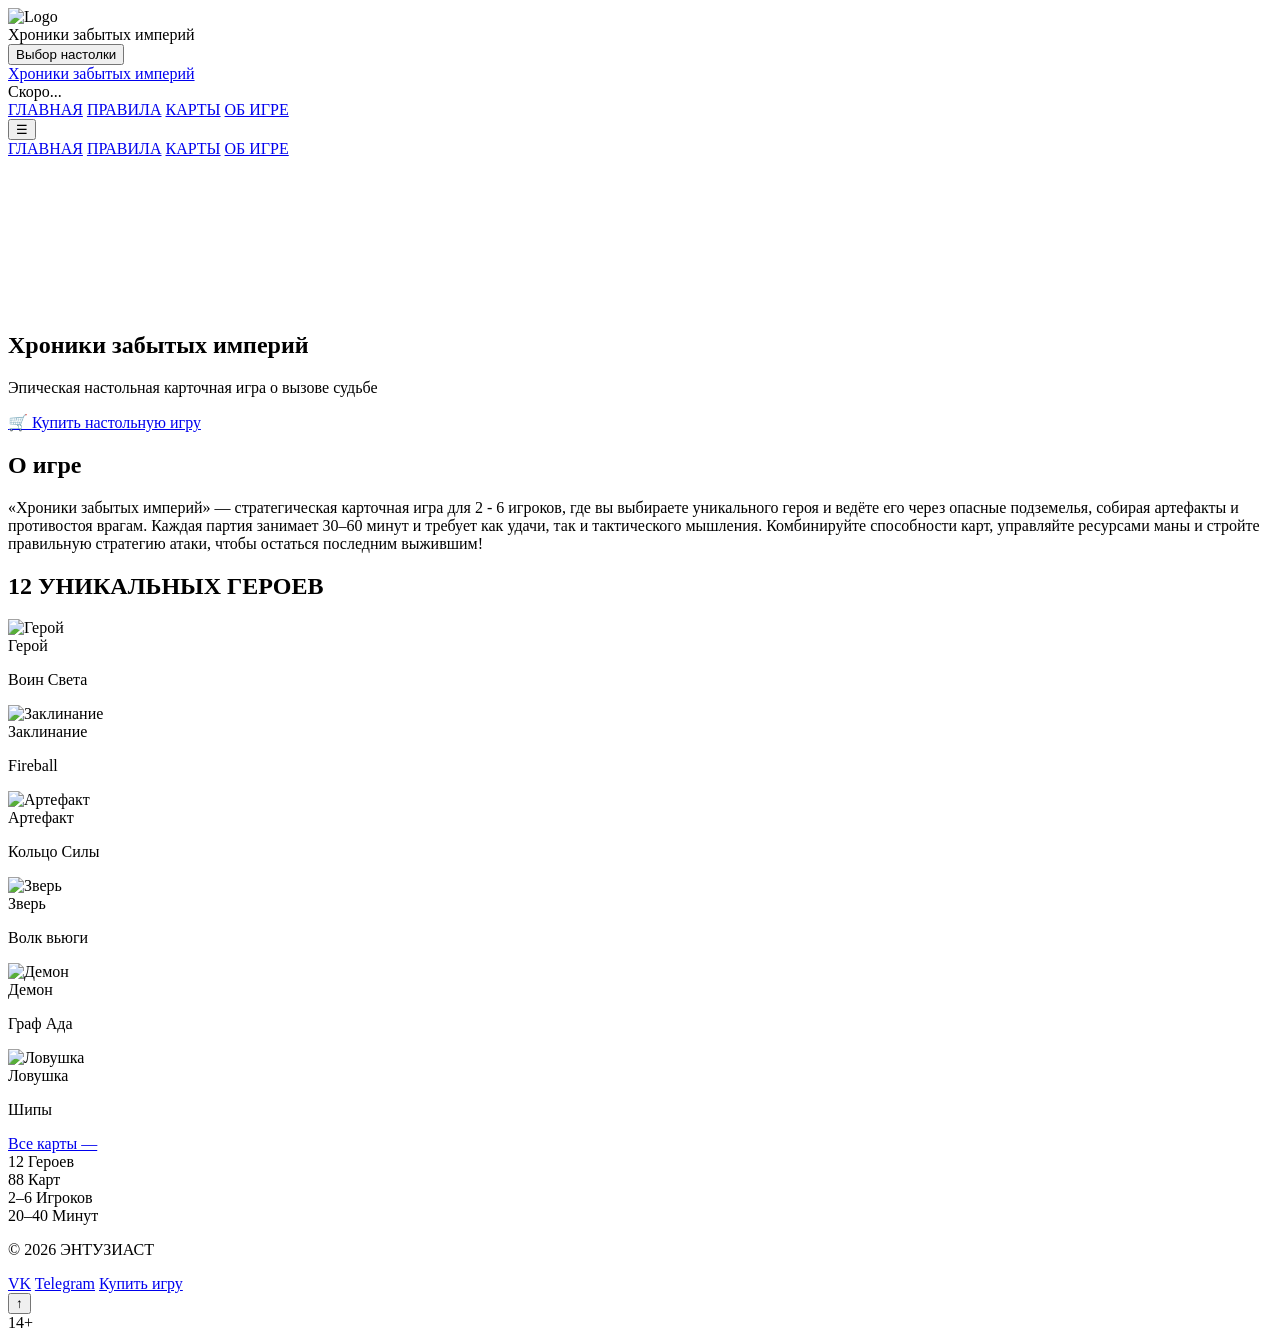
==== index.html @ 7d2dda1d "Add files via upload" ====
<!DOCTYPE html>
<html lang="ru">
<head>
    <meta charset="UTF-8">
    <meta name="viewport" content="width=device-width, initial-scale=1.0">
    <title>Хроники забытых империй - Настольная Карточная Игра</title>
    <link rel="stylesheet" href="css/styles.css">
    <link rel="stylesheet" href="css/fantasy.css">
</head>
<body>
    <!-- Навигационная панель -->
    <header class="header">
        <div class="container">
            <div class="header-content">
                <div class="logo-image">
                    <!-- Логотип компании: разместить изображение здесь -->
                    <img src="images/logo.png" alt="Logo" class="logo-img">
                </div>
                <div class="logo">
                <span class="logo-text">Хроники забытых империй</span>
            </div>
                
                <div class="game-selector">
                    <button class="selector-btn">Выбор настолки</button>
                    <div class="selector-dropdown">
                        <a href="index.html" class="selector-item active">Хроники забытых империй</a>
                        <div class="selector-item disabled">Скоро...</div>
                    </div>
                </div>

                <nav class="nav-menu">
                    <a href="index.html" class="nav-link active">ГЛАВНАЯ</a>
                    <a href="rules.html" class="nav-link">ПРАВИЛА</a>
                    <a href="cards.html" class="nav-link">КАРТЫ</a>
                    <a href="about.html" class="nav-link">ОБ ИГРЕ</a>
                </nav>

                <button class="menu-toggle" id="menuToggle">☰</button>
            </div>
        </div>
    </header>

    <!-- Мобильное меню -->
    <div class="mobile-menu" id="mobileMenu">
        <a href="index.html" class="mobile-nav-link active">ГЛАВНАЯ</a>
        <a href="rules.html" class="mobile-nav-link">ПРАВИЛА</a>
        <a href="cards.html" class="mobile-nav-link">КАРТЫ</a>
        <a href="about.html" class="mobile-nav-link">ОБ ИГРЕ</a>
    </div>

    <!-- Баннер с видео -->
    <section class="hero">
        <div class="hero-background">
            <video class="hero-video" autoplay muted loop playsinline>
                <source src="images/hero-background.mp4" type="video/mp4">
                <div class="hero-background-fallback"></div>
            </video>
        </div>
        <div class="hero-overlay"></div>
        <div class="hero-content">
            <h1 class="hero-title">Хроники забытых империй</h1>
            <p class="hero-subtitle">Эпическая настольная карточная игра о вызове судьбе</p>
            <a href="https://www.avito.ru/" class="btn btn-primary" target="_blank">🛒 Купить настольную игру</a>
        </div>
    </section>

    <!-- Основной контент -->
    <main class="main-content">
        <div class="container">
            <!-- Описание игры -->
            <section class="game-description">
                <h2>О игре</h2>
                <p>
                    «Хроники забытых империй» — стратегическая карточная игра для 2 - 6 игроков, где вы выбираете уникального героя и ведёте его через опасные подземелья, собирая артефакты и противостоя врагам. Каждая партия занимает 30–60 минут и требует как удачи, так и тактического мышления. Комбинируйте способности карт, управляйте ресурсами маны и стройте правильную стратегию атаки, чтобы остаться последним выжившим!
                </p>
            </section>

            <!-- Галерея карт -->
            <section class="cards-gallery">
                <h2>12 УНИКАЛЬНЫХ ГЕРОЕВ</h2>
                <div class="gallery-grid">
                    <div class="gallery-item">
                        <div class="card-preview">
                            <img src="images/cards/hero-1.jpg" alt="Герой" class="card-image">
                            <div class="card-overlay">
                                <span class="card-type type-heroes">Герой</span>
                            </div>
                        </div>
                        <p class="card-name">Воин Света</p>
                    </div>
                    <div class="gallery-item">
                        <div class="card-preview">
                            <img src="images/cards/spell-1.jpg" alt="Заклинание" class="card-image">
                            <div class="card-overlay">
                                <span class="card-type type-spells">Заклинание</span>
                            </div>
                        </div>
                        <p class="card-name">Fireball</p>
                    </div>
                    <div class="gallery-item">
                        <div class="card-preview">
                            <img src="images/cards/artifact-1.jpg" alt="Артефакт" class="card-image">
                            <div class="card-overlay">
                                <span class="card-type type-artifacts">Артефакт</span>
                            </div>
                        </div>
                        <p class="card-name">Кольцо Силы</p>
                    </div>
                    <div class="gallery-item">
                        <div class="card-preview">
                            <img src="images/cards/beast-1.jpg" alt="Зверь" class="card-image">
                            <div class="card-overlay">
                                <span class="card-type type-beasts">Зверь</span>
                            </div>
                        </div>
                        <p class="card-name">Волк вьюги</p>
                    </div>
                    <div class="gallery-item">
                        <div class="card-preview">
                            <img src="images/cards/demon-1.jpg" alt="Демон" class="card-image">
                            <div class="card-overlay">
                                <span class="card-type type-demons">Демон</span>
                            </div>
                        </div>
                        <p class="card-name">Граф Ада</p>
                    </div>
                    <div class="gallery-item">
                        <div class="card-preview">
                            <img src="images/cards/trap-1.jpg" alt="Ловушка" class="card-image">
                            <div class="card-overlay">
                                <span class="card-type type-traps">Ловушка</span>
                            </div>
                        </div>
                        <p class="card-name">Шипы</p>
                    </div>
                </div>
                <div class="text-center">
                    <a href="cards.html" class="btn btn-secondary">Все карты —</a>
                </div>
            </section>

            <!-- Цифры -->
            <section class="stats">
                <div class="stat-item">
                    <span class="stat-number">12</span>
                    <span class="stat-label">Героев</span>
                </div>
                <div class="stat-item">
                    <span class="stat-number">88</span>
                    <span class="stat-label">Карт</span>
                </div>
                <div class="stat-item">
                    <span class="stat-number">2–6</span>
                    <span class="stat-label">Игроков</span>
                </div>
                <div class="stat-item">
                    <span class="stat-number">20–40</span>
                    <span class="stat-label">Минут</span>
                </div>
            </section>
        </div>
    </main>

    <!-- Подвал -->
    <footer class="footer">
        <div class="container">
            <div class="footer-content">
                <p>&copy; 2026 ЭНТУЗИАСТ</p>
                <div class="footer-links">
                    <a href="https://vk.com/vladkragv" target="_blank" class="footer-link">VK</a>
                    <a href="https://t.me/vladkragv" target="_blank" class="footer-link">Telegram</a>
                    <a href="https://www.avito.ru/" target="_blank" class="footer-link">Купить игру</a>
                </div>
                <button class="back-to-top" id="backToTop">↑</button>
                <div class="footer-age-rating">14+</div>
            </div>
        </div>
    </footer>

    <script src="js/data.js"></script>
    <script src="js/storage.js"></script>
    <script src="js/dynamic-content.js"></script>
    <script src="js/animations.js"></script>
    <script src="js/main.js"></script>
</body>
</html>
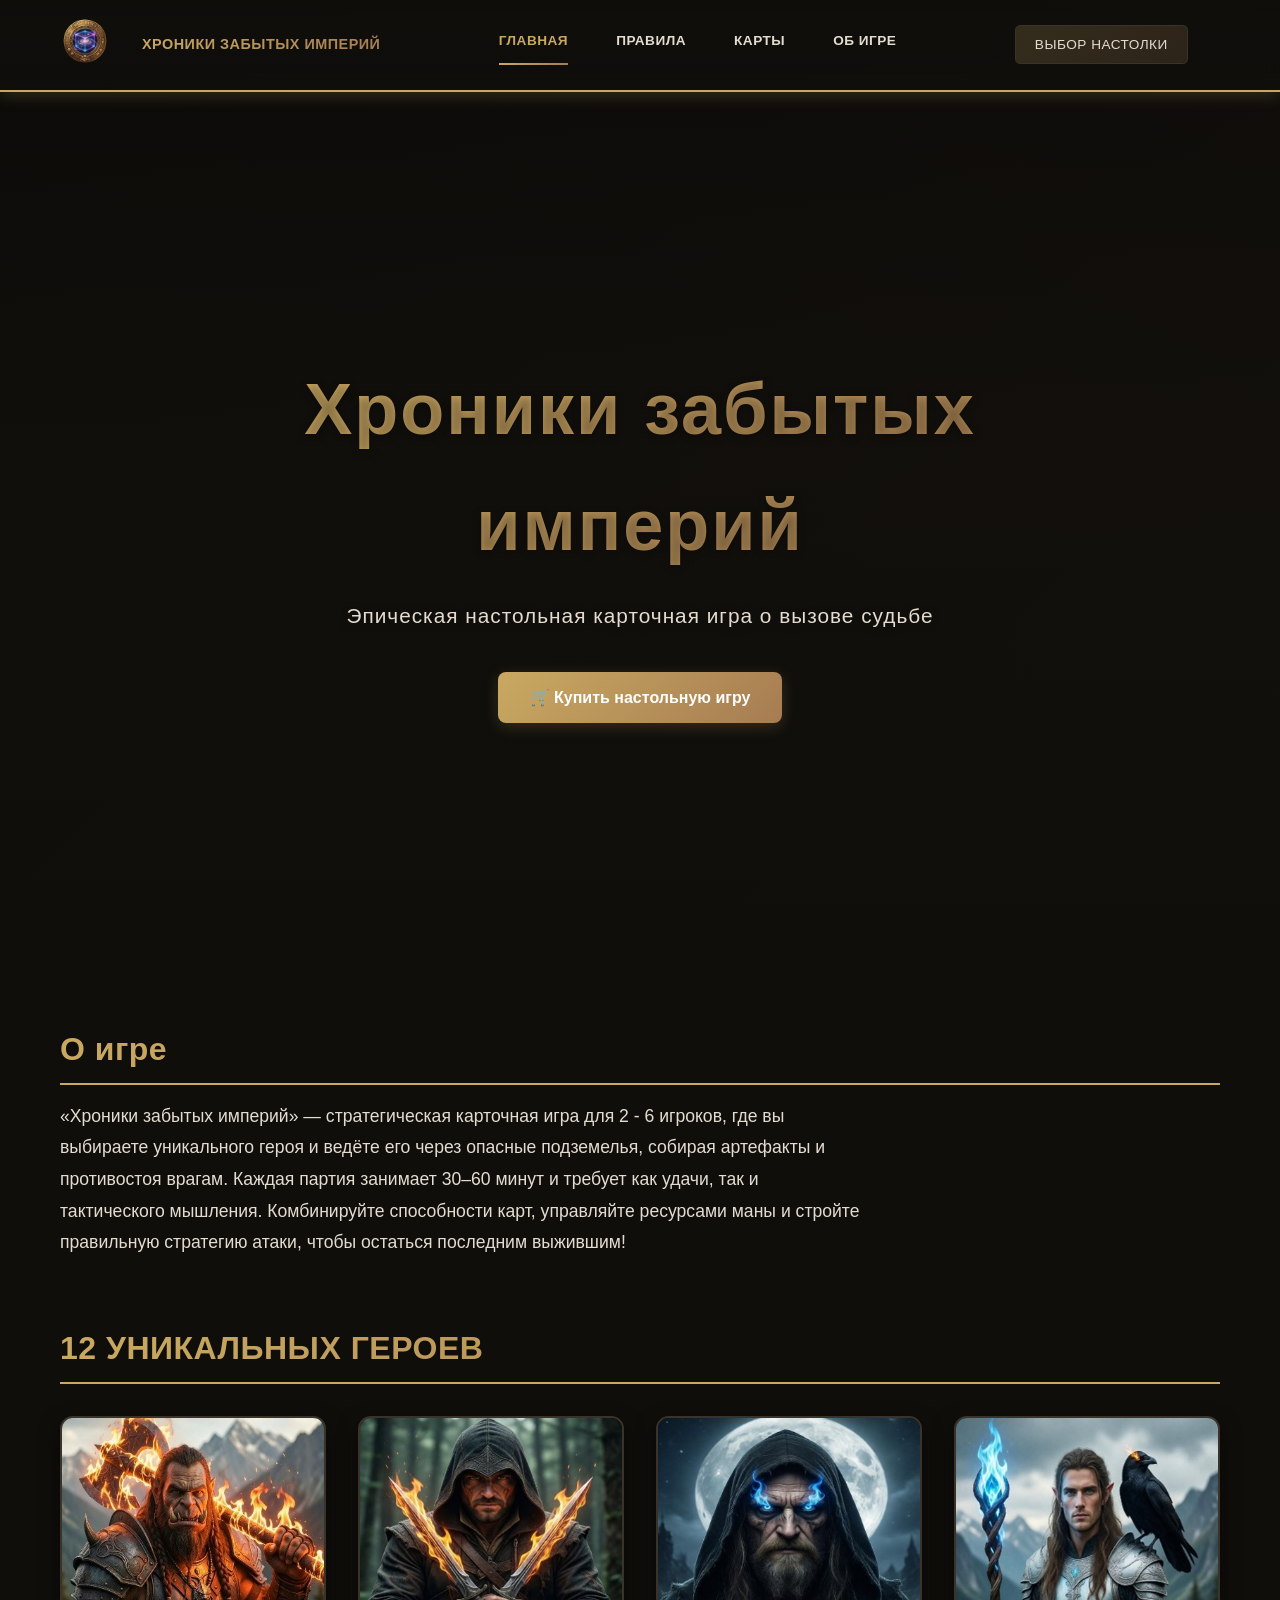
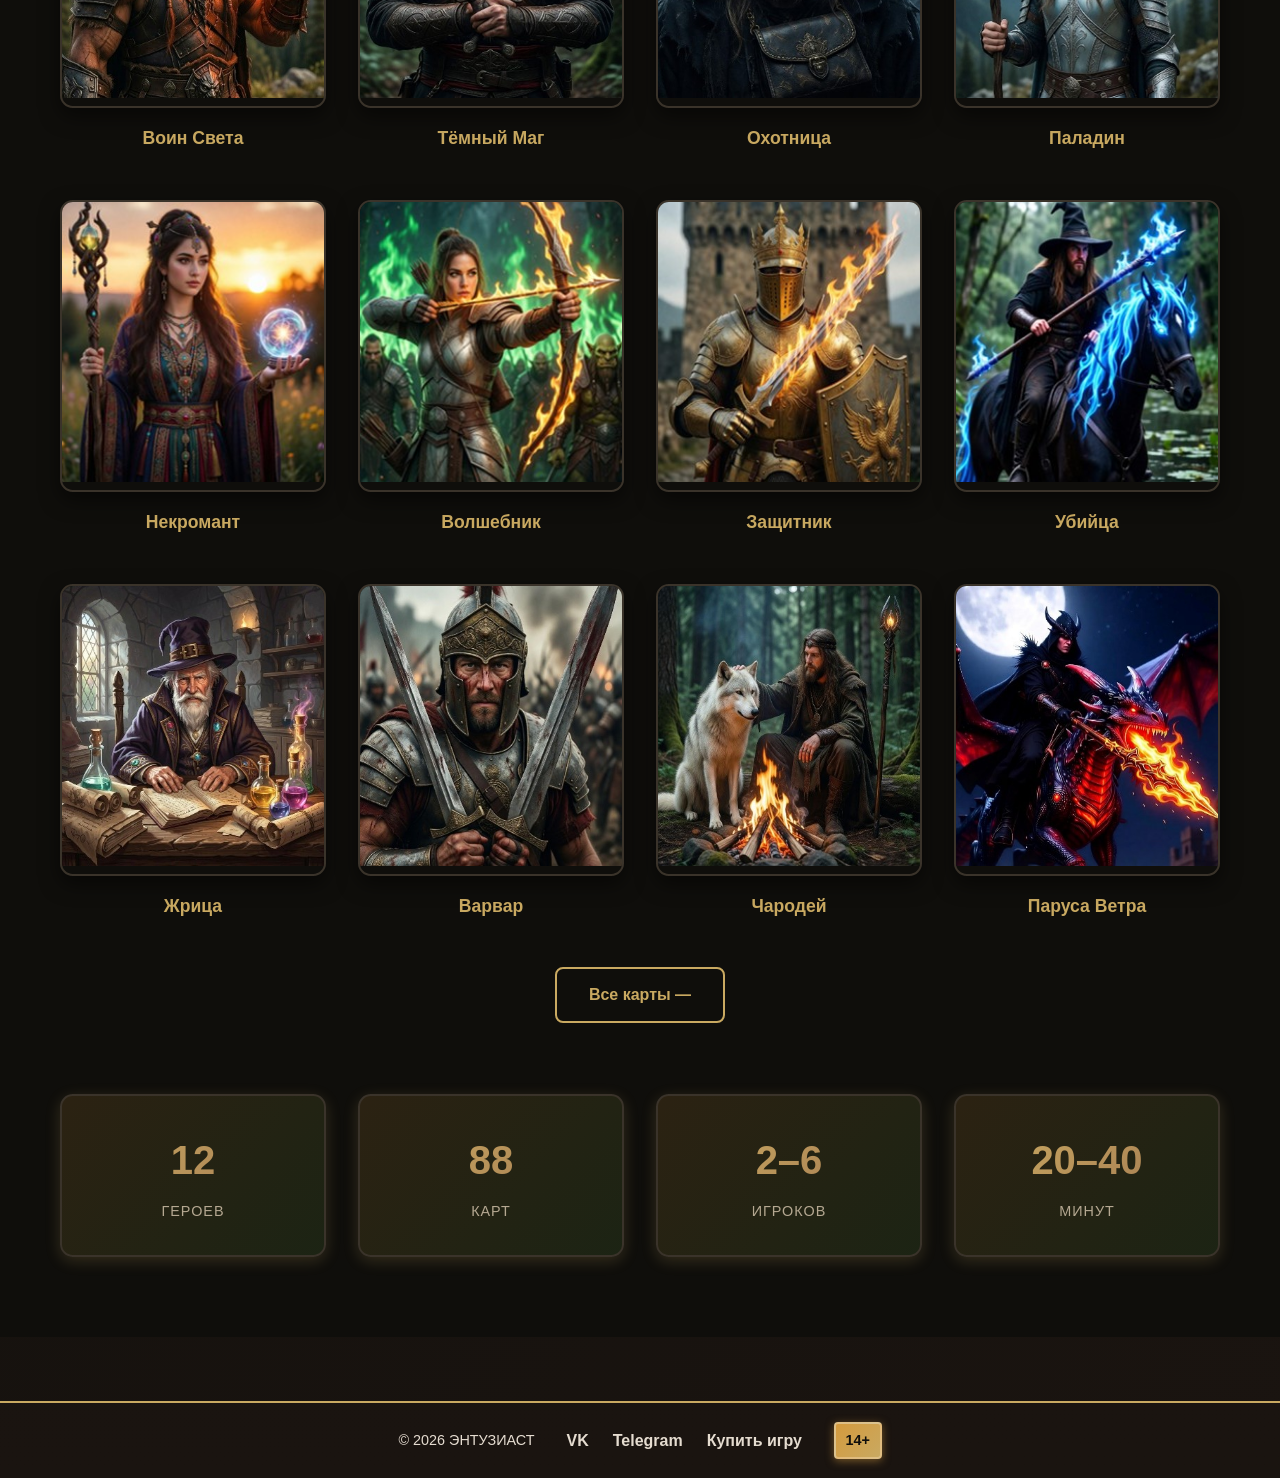
==== commit aaf2afc7: "Add files via upload" ====
--- a/index.html
+++ b/index.html
@@ -57,6 +57,7 @@
             </video>
         </div>
         <div class="hero-overlay"></div>
+        <div class="hero-bottom-fade"></div>
         <div class="hero-content">
             <h1 class="hero-title">Хроники забытых империй</h1>
             <p class="hero-subtitle">Эпическая настольная карточная игра о вызове судьбе</p>
--- a/css/styles.css
+++ b/css/styles.css
@@ -0,0 +1,2121 @@
+/* ============================================
+   ФЭНТЕЗИЙНЫЙ ДИЗАЙН - ПЕРЕМЕННЫЕ И БАЗОВЫЕ СТИЛИ
+   ============================================ */
+
+:root {
+    /* Фэнтезийная цветовая палитра - темные коричневые тона */
+    --color-heroes: #8b6b47;      /* Средний коричневый */
+    --color-beasts: #a67c52;      /* Теплый коричневый */
+    --color-demons: #7a5a3a;      /* Темный коричневый */
+    --color-spirits: #6b5a4a;     /* Глубокий коричневый */
+    --color-undead: #5a4a3a;      /* Очень темный коричневый */
+    --color-dragons: #c9a961;     /* Золотистый коричневый */
+    --color-orcs: #9b7a5a;        /* Теплый коричневый */
+    --color-weapons: #7a6f62;     /* Песочный коричневый */
+    --color-traps: #5a5047;       /* Темный песочный */
+    --color-artifacts: #daa835;   /* Золотой коричневый */
+    --color-spells: #8b6f3a;      /* Оливковый коричневый */
+    --color-catacombs: #6a5a4a;   /* Холодный коричневый */
+
+    /* Основные фэнтезийные цвета */
+    --primary-color: #c9a961;     /* Золотой коричневый */
+    --secondary-color: #8b6b47;   /* Средний коричневый */
+    --accent-color: #a67c52;      /* Теплый коричневый */
+    
+    /* Фоны */
+    --dark-bg: #0f0e0b;           /* Очень темный коричневый-черный */
+    --dark-card: #1a1813;         /* Темный коричневый */
+    --text-light: #e5dcd0;        /* Светлый кремово-бежевый */
+    --text-muted: #b5a892;        /* Мутный бежевый */
+    --border-color: #3a332a;      /* Граница коричневая */
+
+    /* Переходы и анимации */
+    --transition: all 0.3s ease;
+    --shadow: 0 4px 15px rgba(201, 169, 97, 0.2);
+}
+
+* {
+    margin: 0;
+    padding: 0;
+    box-sizing: border-box;
+}
+
+html {
+    scroll-behavior: smooth;
+}
+
+body {
+    font-family: 'Segoe UI', Tahoma, Geneva, Verdana, sans-serif;
+    background-color: var(--dark-bg);
+    color: var(--text-light);
+    line-height: 1.6;
+    overflow-x: hidden;
+}
+
+/* ============================================
+   КОНТЕЙНЕР
+   ============================================ */
+
+.container {
+    max-width: 1200px;
+    margin: 0 auto;
+    padding: 0 20px;
+}
+
+/* ============================================
+   ЗАГОЛОВКИ И ТЕКСТ
+   ============================================ */
+
+h1, h2, h3, h4, h5, h6 {
+    color: #fff;
+    margin-bottom: 1rem;
+    font-weight: 700;
+    letter-spacing: 0.5px;
+}
+
+h1 { font-size: 3rem; }
+h2 { font-size: 2rem; border-bottom: 2px solid var(--primary-color); padding-bottom: 0.5rem; }
+h3 { font-size: 1.5rem; }
+h4 { font-size: 1.2rem; }
+h5 { font-size: 1.1rem; }
+h6 { font-size: 1rem; }
+
+p {
+    margin-bottom: 1rem;
+    color: var(--text-light);
+}
+
+a {
+    color: var(--primary-color);
+    text-decoration: none;
+    transition: var(--transition);
+}
+
+a:hover {
+    color: var(--secondary-color);
+    text-decoration: underline;
+}
+
+/* ============================================
+   КНОПКИ
+   ============================================ */
+
+.btn {
+    display: inline-block;
+    padding: 0.8rem 2rem;
+    border: none;
+    border-radius: 0.5rem;
+    font-size: 1rem;
+    font-weight: 600;
+    cursor: pointer;
+    transition: var(--transition);
+    text-decoration: none;
+    text-align: center;
+}
+
+.btn-primary {
+    background: linear-gradient(135deg, var(--primary-color), #ec4899);
+    color: white;
+}
+
+.btn-primary:hover {
+    transform: translateY(-2px);
+    box-shadow: 0 8px 16px rgba(139, 92, 246, 0.4);
+}
+
+.btn-secondary {
+    background: transparent;
+    border: 2px solid var(--primary-color);
+    color: var(--primary-color);
+}
+
+.btn-secondary:hover {
+    background: var(--primary-color);
+    color: white;
+}
+
+.btn-small {
+    padding: 0.5rem 1rem;
+    font-size: 0.9rem;
+}
+
+/* ============================================
+   HEADER / НАВИГАЦИЯ
+   ============================================ */
+
+.header {
+    background: linear-gradient(180deg, rgba(15, 14, 11, 0.95) 0%, rgba(15, 14, 11, 0.85) 100%);
+    border-bottom: 2px solid rgba(201, 169, 97, 0.4);
+    position: sticky;
+    top: 0;
+    z-index: 100;
+    backdrop-filter: blur(8px);
+    transition: all 0.3s ease;
+}
+
+.header-content {
+    display: grid;
+    grid-template-columns: auto auto 1fr auto auto;
+    justify-items: center;
+    align-items: center;
+    padding: 1rem 0;
+    gap: 2rem;
+    grid-template-areas: 
+        "logo-image logo nav selector menu";
+}
+
+.logo-image {
+    grid-area: logo-image;
+    justify-self: start;
+    width: auto;
+}
+
+.logo-img {
+    max-width: 50px;
+    height: auto;
+}
+
+.logo {
+    display: flex;
+    align-items: center;
+    gap: 0.8rem;
+    font-size: 1.3rem;
+    font-weight: 700;
+    white-space: nowrap;
+    grid-area: logo;
+    justify-self: start;
+}
+
+.logo-icon {
+    width: 45px;
+    height: 45px;
+    flex-shrink: 0;
+    filter: drop-shadow(0 0 8px rgba(201, 169, 97, 0.4));
+    transition: filter 0.3s ease;
+}
+
+.logo:hover .logo-icon {
+    filter: drop-shadow(0 0 15px rgba(201, 169, 97, 0.8));
+}
+
+.logo-text {
+    background: linear-gradient(135deg, #c9a961, #a67c52);
+    -webkit-background-clip: text;
+    -webkit-text-fill-color: transparent;
+    background-clip: text;
+    text-transform: uppercase;
+    letter-spacing: 0.5px;
+    font-size: 0.9rem;
+}
+
+/* ============================================
+   ВЫПАДАЮЩЕЕ МЕНЮ
+   ============================================ */
+
+.game-selector {
+    position: relative;
+    flex: 0 0 auto;
+    grid-area: selector;
+    justify-self: center;
+}
+
+.selector-btn {
+    background: linear-gradient(135deg, rgba(201, 169, 97, 0.2), rgba(166, 124, 82, 0.2));
+    border: 1px solid var(--border-color);
+    color: var(--text-light);
+    padding: 0.7rem 1.2rem;
+    border-radius: 0.3rem;
+    cursor: pointer;
+    transition: var(--transition);
+    font-weight: 500;
+    text-transform: uppercase;
+    font-size: 0.85rem;
+    letter-spacing: 0.5px;
+}
+
+.selector-btn:hover {
+    border-color: var(--primary-color);
+    color: var(--primary-color);
+    background: linear-gradient(135deg, rgba(201, 169, 97, 0.3), rgba(166, 124, 82, 0.3));
+}
+
+.selector-dropdown {
+    display: none;
+    position: absolute;
+    top: 100%;
+    left: 50%;
+    transform: translateX(-50%);
+    background: var(--dark-card);
+    border: 1px solid var(--border-color);
+    border-radius: 0.3rem;
+    margin-top: 0.5rem;
+    min-width: 200px;
+    z-index: 1001;
+    box-shadow: 0 4px 12px rgba(0, 0, 0, 0.3);
+}
+
+.game-selector:hover .selector-dropdown {
+    display: block;
+}
+
+.selector-item {
+    display: block;
+    padding: 0.8rem 1rem;
+    color: var(--text-light);
+    transition: var(--transition);
+    text-transform: uppercase;
+    font-size: 0.85rem;
+    letter-spacing: 0.5px;
+}
+
+.selector-item:hover,
+.selector-item.active {
+    background: var(--primary-color);
+    color: white;
+}
+
+.selector-item.disabled {
+    color: var(--text-muted);
+    cursor: not-allowed;
+    opacity: 0.6;
+}
+
+.selector-item.disabled:hover {
+    background: transparent;
+}
+
+/* ============================================
+   NAV МЕНЮ
+   ============================================ */
+
+.nav-menu {
+    display: flex;
+    gap: 3rem;
+    flex: 1;
+    justify-content: center;
+    grid-area: nav;
+    padding: 0 2rem;
+}
+
+.nav-link {
+    color: var(--text-light);
+    transition: all 0.3s ease;
+    position: relative;
+    font-weight: 600;
+    font-size: 0.85rem;
+    letter-spacing: 0.5px;
+    text-transform: uppercase;
+    padding-bottom: 0.5rem;
+}
+
+.nav-link::after {
+    content: '';
+    position: absolute;
+    bottom: -5px;
+    left: 0;
+    width: 0;
+    height: 2px;
+    background: linear-gradient(90deg, var(--primary-color), var(--accent-color));
+    transition: width 0.3s ease;
+}
+
+.nav-link:hover::after,
+.nav-link.active::after {
+    width: 100%;
+}
+
+.nav-link:hover,
+.nav-link.active {
+    color: var(--primary-color);
+}
+
+/* ============================================
+   AGE RATING BADGE
+   ============================================ */
+
+.age-rating {
+    display: none;
+}
+
+/* ============================================
+   МОБИЛЬНОЕ МЕНЮ
+   ============================================ */
+
+.menu-toggle {
+    display: none;
+    background: transparent;
+    border: none;
+    color: var(--text-light);
+    font-size: 1.5rem;
+    cursor: pointer;
+    grid-area: menu;
+    justify-self: end;
+}
+
+.mobile-menu {
+    display: none;
+    background: var(--dark-card);
+    border-bottom: 1px solid var(--border-color);
+    padding: 1rem 0;
+    position: fixed;
+    top: 64px;
+    left: 0;
+    right: 0;
+    z-index: 1200;
+    max-height: calc(100vh - 64px);
+    overflow-y: auto;
+    box-shadow: 0 10px 26px rgba(0, 0, 0, 0.45);
+}
+
+.mobile-nav-link {
+    display: block;
+    padding: 0.8rem 1.5rem;
+    color: var(--text-light);
+    transition: var(--transition);
+}
+
+.mobile-nav-link:hover,
+.mobile-nav-link.active {
+    background: var(--primary-color);
+    color: white;
+}
+
+/* ============================================
+   HERO СЕКЦИЯ (БАННЕР)
+   ============================================ */
+
+.hero {
+    position: relative;
+    height: 100vh;
+    min-height: 600px;
+    display: flex;
+    align-items: center;
+    justify-content: center;
+    overflow: hidden;
+    margin-bottom: 0;
+    border-radius: 0;
+    background: var(--dark-bg);
+    z-index: 1;
+}
+
+.hero-background {
+    position: absolute;
+    top: 0;
+    left: 0;
+    width: 100%;
+    height: 100%;
+    overflow: hidden;
+    background: transparent;
+}
+
+.hero-video {
+    position: absolute;
+    top: 50%;
+    left: 50%;
+    width: 100%;
+    height: 100%;
+    object-fit: cover;
+    transform: translate(-50%, -50%);
+    z-index: 1;
+}
+
+.hero-background-fallback {
+    position: absolute;
+    top: 0;
+    left: 0;
+    width: 100%;
+    height: 100%;
+    background: linear-gradient(135deg, #c9a961, #8b6b47, #3a332a);
+    z-index: 1;
+}
+
+.hero-overlay {
+    position: absolute;
+    top: 0;
+    left: 0;
+    width: 100%;
+    height: 100%;
+    background: linear-gradient(180deg, 
+        rgba(0, 0, 0, 0.2) 0%, 
+        rgba(15, 14, 11, 0.3) 40%, 
+        rgba(15, 14, 11, 0.6) 70%, 
+        rgba(15, 14, 11, 0.95) 92%,
+        var(--dark-bg) 100%);
+    z-index: 2;
+}
+
+/* Явный слой поверх видео: затемнение снизу в фон страницы */
+.hero-bottom-fade {
+    position: absolute;
+    left: 0;
+    right: 0;
+    bottom: -2px;
+    height: calc(min(34vh, 360px) + 4px);
+    background-color: var(--dark-bg);
+    background: linear-gradient(
+        180deg,
+        rgba(15, 14, 11, 0) 0%,
+        rgba(15, 14, 11, 0.35) 35%,
+        rgba(15, 14, 11, 0.7) 70%,
+        var(--dark-bg) 100%
+    );
+    z-index: 3;
+    pointer-events: none;
+}
+
+.hero-content {
+    position: relative;
+    z-index: 4;
+    text-align: center;
+    color: white;
+    max-width: 800px;
+}
+
+.hero-title {
+    font-size: 4.5rem;
+    font-weight: 900;
+    margin-bottom: 1rem;
+    text-shadow: 0 0 40px rgba(212, 154, 61, 0.6), 0 0 20px rgba(107, 165, 71, 0.4);
+    animation: slideInDown 0.8s ease;
+    letter-spacing: 2px;
+}
+
+.hero-subtitle {
+    font-size: 1.3rem;
+    margin-bottom: 2.5rem;
+    color: var(--text-light);
+    animation: slideInUp 0.8s ease 0.2s both;
+    font-weight: 300;
+    letter-spacing: 1px;
+}
+
+@keyframes slideInDown {
+    from {
+        opacity: 0;
+        transform: translateY(-50px);
+    }
+    to {
+        opacity: 1;
+        transform: translateY(0);
+    }
+}
+
+@keyframes slideInUp {
+    from {
+        opacity: 0;
+        transform: translateY(50px);
+    }
+    to {
+        opacity: 1;
+        transform: translateY(0);
+    }
+}
+
+/* ============================================
+   MAIN CONTENT
+   ============================================ */
+
+.main-content {
+    position: relative;
+    z-index: 2;
+    margin-top: -2px;
+    background: var(--dark-bg);
+    padding: calc(2rem + 2px) 0 2rem;
+    min-height: calc(100vh - 500px);
+}
+
+/* Верхняя маска main-content для бесшовного перехода с видео */
+.main-content::before {
+    content: '';
+    position: absolute;
+    top: 0;
+    left: 0;
+    right: 0;
+    height: 48px;
+    background: linear-gradient(180deg, rgba(15, 14, 11, 0.5) 0%, var(--dark-bg) 100%);
+    pointer-events: none;
+}
+
+/* ============================================
+   СЕКЦИИ
+   ============================================ */
+
+.game-description,
+.cards-gallery,
+.stats,
+.about-section {
+    margin-bottom: 4rem;
+    animation: fadeIn 0.8s ease;
+}
+
+@keyframes fadeIn {
+    from {
+        opacity: 0;
+        transform: translateY(20px);
+    }
+    to {
+        opacity: 1;
+        transform: translateY(0);
+    }
+}
+
+.game-description p {
+    font-size: 1.1rem;
+    line-height: 1.8;
+    max-width: 800px;
+}
+
+/* ============================================
+   ГАЛЕРЕЯ КАРТ (ГЛАВНАЯ)
+   ============================================ */
+
+.gallery-grid {
+    display: grid;
+    grid-template-columns: repeat(auto-fit, minmax(180px, 1fr));
+    gap: 2rem;
+    margin: 2rem 0;
+}
+
+.gallery-item {
+    text-align: center;
+    cursor: pointer;
+}
+
+.card-preview {
+    position: relative;
+    overflow: hidden;
+    border-radius: 0.5rem;
+    box-shadow: 0 4px 15px rgba(0, 0, 0, 0.4);
+    transition: var(--transition);
+}
+
+.card-preview:hover {
+    transform: translateY(-8px);
+    box-shadow: 0 12px 30px rgba(139, 92, 246, 0.3);
+}
+
+.card-image {
+    width: 100%;
+    height: 250px;
+    object-fit: cover;
+    transition: var(--transition);
+}
+
+.card-preview:hover .card-image {
+    transform: scale(1.05);
+}
+
+.card-overlay {
+    position: absolute;
+    top: 0;
+    left: 0;
+    width: 100%;
+    height: 100%;
+    background: rgba(0, 0, 0, 0.7);
+    display: flex;
+    align-items: center;
+    justify-content: center;
+    opacity: 0;
+    transition: var(--transition);
+    pointer-events: none;
+    display: none;
+}
+
+.card-preview:hover .card-overlay {
+    opacity: 0;
+    display: none;
+}
+
+.card-preview {
+    cursor: pointer;
+    transition: all 0.3s ease;
+}
+
+.card-preview:hover {
+    transform: scale(1.08);
+}
+
+.card-type {
+    padding: 0.5rem 1rem;
+    border-radius: 0.3rem;
+    font-weight: 600;
+    font-size: 0.9rem;
+    text-transform: capitalize;
+}
+
+.card-type-hybrid {
+    display: flex;
+    flex-wrap: wrap;
+    gap: 0.5rem;
+}
+
+.card-type-hybrid .card-type {
+    padding: 0.4rem 0.8rem;
+    font-size: 0.8rem;
+}
+
+.type-heroes { background: var(--color-heroes); color: white; }
+.type-beasts { background: var(--color-beasts); color: white; }
+.type-demons { background: var(--color-demons); color: white; }
+.type-spirits { background: var(--color-spirits); color: white; }
+.type-undead { background: var(--color-undead); color: white; }
+.type-dragons { background: var(--color-dragons); color: white; }
+.type-orcs { background: var(--color-orcs); color: white; }
+.type-weapons { background: var(--color-weapons); color: white; }
+.type-traps { background: var(--color-traps); color: white; }
+.type-artifacts { background: var(--color-artifacts); color: white; }
+.type-spells { background: var(--color-spells); color: white; }
+.type-catacombs { background: var(--color-catacombs); color: white; }
+
+.card-name {
+    margin-top: 1rem;
+    font-weight: 600;
+    font-size: 1.1rem;
+}
+
+/* ============================================
+   СТАТИСТИКА
+   ============================================ */
+
+.stats {
+    display: grid;
+    grid-template-columns: repeat(auto-fit, minmax(150px, 1fr));
+    gap: 2rem;
+    margin: 3rem 0;
+}
+
+.stat-item {
+    text-align: center;
+    padding: 2rem;
+    background: linear-gradient(135deg, rgba(139, 92, 246, 0.1), rgba(220, 38, 38, 0.1));
+    border: 1px solid var(--border-color);
+    border-radius: 0.5rem;
+    transition: var(--transition);
+}
+
+.stat-item:hover {
+    border-color: var(--primary-color);
+    background: linear-gradient(135deg, rgba(139, 92, 246, 0.2), rgba(220, 38, 38, 0.2));
+}
+
+.stat-number {
+    display: block;
+    font-size: 2.5rem;
+    font-weight: 900;
+    background: linear-gradient(135deg, var(--primary-color), var(--secondary-color));
+    -webkit-background-clip: text;
+    -webkit-text-fill-color: transparent;
+    background-clip: text;
+}
+
+.stat-label {
+    display: block;
+    margin-top: 0.5rem;
+    color: var(--text-muted);
+    text-transform: uppercase;
+    font-size: 0.9rem;
+    letter-spacing: 1px;
+}
+
+/* ============================================
+   ПРАВИЛА
+   ============================================ */
+
+.rules-tabs {
+    display: flex;
+    gap: 1rem;
+    margin-bottom: 2rem;
+    flex-wrap: wrap;
+}
+
+.rules-tab-btn {
+    background: transparent;
+    border: 2px solid var(--border-color);
+    color: var(--text-light);
+    padding: 0.8rem 1.5rem;
+    border-radius: 0.3rem;
+    cursor: pointer;
+    transition: var(--transition);
+    font-weight: 600;
+}
+
+.rules-tab-btn:hover,
+.rules-tab-btn.active {
+    background: var(--primary-color);
+    border-color: var(--primary-color);
+    color: white;
+}
+
+.rules-section {
+    display: none;
+}
+
+.rules-section.active {
+    display: block;
+}
+
+.infographic-flow {
+    display: flex;
+    justify-content: space-around;
+    align-items: center;
+    padding: 2rem;
+    background: rgba(139, 92, 246, 0.1);
+    border: 1px solid var(--border-color);
+    border-radius: 0.5rem;
+    margin: 2rem 0;
+    flex-wrap: wrap;
+    gap: 1rem;
+}
+
+.flow-step {
+    text-align: center;
+    flex: 1;
+    min-width: 150px;
+}
+
+.flow-icon {
+    font-size: 3rem;
+    margin-bottom: 1rem;
+}
+
+.flow-arrow {
+    font-size: 2rem;
+    color: var(--primary-color);
+    display: none;
+}
+
+@media (min-width: 768px) {
+    .flow-arrow {
+        display: block;
+    }
+}
+
+.key-points {
+    display: grid;
+    grid-template-columns: repeat(auto-fit, minmax(250px, 1fr));
+    gap: 2rem;
+    margin: 2rem 0;
+}
+
+.point-item {
+    padding: 1.5rem;
+    background: rgba(139, 92, 246, 0.05);
+    border-left: 4px solid var(--primary-color);
+    border-radius: 0.3rem;
+    transition: var(--transition);
+}
+
+.point-item:hover {
+    background: rgba(139, 92, 246, 0.15);
+    transform: translateX(5px);
+}
+
+.point-icon {
+    font-size: 2rem;
+    display: block;
+    margin-bottom: 0.5rem;
+}
+
+.point-item h4 {
+    margin-bottom: 0.5rem;
+}
+
+.point-item p {
+    font-size: 0.95rem;
+    color: var(--text-muted);
+}
+
+/* ============================================
+   ТАБЛИЦА СОДЕРЖАНИЯ
+   ============================================ */
+
+.table-of-contents {
+    background: rgba(139, 92, 246, 0.05);
+    padding: 2rem;
+    border-radius: 0.5rem;
+    border-left: 4px solid var(--primary-color);
+    margin-bottom: 2rem;
+}
+
+.table-of-contents ul {
+    list-style: none;
+    columns: 2;
+}
+
+.table-of-contents li {
+    margin-bottom: 0.5rem;
+    padding: 0.3rem 0;
+}
+
+.table-of-contents a {
+    color: var(--primary-color);
+}
+
+.table-of-contents a:hover {
+    text-decoration: underline;
+}
+
+/* ============================================
+   ПРАВИЛА - ПОДСЕКЦИИ
+   ============================================ */
+
+.rules-subsection {
+    margin-bottom: 2rem;
+    padding: 1.5rem;
+    background: rgba(139, 92, 246, 0.05);
+    border-radius: 0.3rem;
+    border-left: 4px solid var(--primary-color);
+}
+
+.rule-block {
+    margin-bottom: 1.5rem;
+    padding: 1rem;
+    background: rgba(0, 0, 0, 0.3);
+    border-radius: 0.3rem;
+}
+
+.rule-block h4,
+.example-block h4 {
+    color: var(--primary-color);
+    margin-bottom: 0.8rem;
+}
+
+.rule-block ul,
+.rule-block ol {
+    margin-left: 2rem;
+}
+
+.rule-block li {
+    margin-bottom: 0.5rem;
+}
+
+.phases-grid {
+    display: grid;
+    grid-template-columns: repeat(auto-fit, minmax(200px, 1fr));
+    gap: 1rem;
+    margin: 1rem 0;
+}
+
+.phase {
+    padding: 1rem;
+    background: rgba(139, 92, 246, 0.1);
+    border-radius: 0.3rem;
+    border: 1px solid var(--border-color);
+}
+
+.phase h4 {
+    margin-bottom: 0.5rem;
+}
+
+.phase p {
+    font-size: 0.95rem;
+}
+
+.card-type-block {
+    padding: 1.5rem;
+    background: rgba(139, 92, 246, 0.08);
+    border-radius: 0.3rem;
+    margin-bottom: 1rem;
+    border-left: 4px solid var(--primary-color);
+}
+
+.card-type-block h4 {
+    color: var(--primary-color);
+}
+
+.example-block {
+    padding: 1.5rem;
+    background: rgba(34, 197, 94, 0.1);
+    border-left: 4px solid #22c55e;
+    border-radius: 0.3rem;
+    margin-bottom: 1.5rem;
+}
+
+.example-block strong {
+    color: #22c55e;
+}
+
+/* ============================================
+   ЗАГРУЗКИ
+   ============================================ */
+
+.rules-downloads {
+    text-align: center;
+    padding: 2rem;
+    background: rgba(139, 92, 246, 0.1);
+    border-radius: 0.5rem;
+    margin-top: 2rem;
+}
+
+/* ============================================
+   КАРТЫ (СТРАНИЦА КАРТ)
+   ============================================ */
+
+.cards-controls {
+    margin-bottom: 2rem;
+}
+
+.search-box {
+    margin-bottom: 1.5rem;
+}
+
+.search-box input {
+    width: 100%;
+    padding: 0.8rem;
+    background: var(--dark-card);
+    border: 1px solid var(--border-color);
+    border-radius: 0.3rem;
+    color: var(--text-light);
+    font-size: 1rem;
+}
+
+.search-box input::placeholder {
+    color: var(--text-muted);
+}
+
+.filters-section {
+    display: grid;
+    grid-template-columns: repeat(auto-fit, minmax(200px, 1fr));
+    gap: 1rem;
+}
+
+.filter-group {
+    display: flex;
+    flex-direction: column;
+    gap: 0.5rem;
+}
+
+.filter-group label {
+    font-weight: 600;
+    color: var(--text-light);
+}
+
+.filter-group select {
+    padding: 0.6rem;
+    background: var(--dark-card);
+    border: 1px solid var(--border-color);
+    color: var(--text-light);
+    border-radius: 0.3rem;
+    cursor: pointer;
+}
+
+#resetFilters {
+    align-self: flex-end;
+    white-space: nowrap;
+}
+
+.cards-tabs {
+    display: flex;
+    gap: 0.5rem;
+    margin-bottom: 2rem;
+    flex-wrap: wrap;
+    overflow-x: auto;
+    padding-bottom: 1rem;
+}
+
+.card-tab-btn {
+    background: transparent;
+    border: 2px solid var(--border-color);
+    color: var(--text-light);
+    padding: 0.6rem 1rem;
+    border-radius: 0.3rem;
+    cursor: pointer;
+    transition: var(--transition);
+    white-space: nowrap;
+    font-weight: 500;
+}
+
+.card-tab-btn:hover,
+.card-tab-btn.active {
+    background: var(--primary-color);
+    border-color: var(--primary-color);
+    color: white;
+}
+
+/* ============================================
+   СЕТКА КАРТ
+   ============================================ */
+
+.cards-grid {
+    display: grid;
+    grid-template-columns: repeat(auto-fill, minmax(180px, 1fr));
+    gap: 1.5rem;
+    margin-bottom: 2rem;
+}
+
+.card-item {
+    animation: fadeIn 0.5s ease;
+}
+
+.card-container {
+    background: var(--dark-card);
+    border: 1px solid var(--border-color);
+    border-radius: 0.5rem;
+    overflow: hidden;
+    transition: var(--transition);
+    cursor: pointer;
+    height: 100%;
+    display: flex;
+    flex-direction: column;
+}
+
+.card-container:hover {
+    transform: translateY(-8px);
+    border-color: var(--primary-color);
+    box-shadow: 0 10px 30px rgba(139, 92, 246, 0.2);
+}
+
+.card-img {
+    width: 100%;
+    height: 200px;
+    object-fit: cover;
+    transition: var(--transition);
+}
+
+.card-container:hover .card-img {
+    transform: scale(1.05);
+}
+
+.card-info {
+    padding: 1rem;
+    flex-grow: 1;
+    display: flex;
+    flex-direction: column;
+}
+
+.card-info h4 {
+    margin-bottom: 0.5rem;
+    font-size: 1rem;
+}
+
+.card-type {
+    display: inline-block;
+    margin-bottom: 0.5rem;
+    padding: 0.3rem 0.6rem;
+    border-radius: 0.2rem;
+    font-size: 0.8rem;
+    font-weight: 600;
+}
+
+.card-stats {
+    margin: 0.5rem 0;
+    font-size: 0.85rem;
+    color: var(--text-muted);
+}
+
+.card-stats span {
+    display: block;
+    margin-bottom: 0.3rem;
+}
+
+.card-description {
+    font-size: 0.85rem;
+    color: var(--text-muted);
+    margin-bottom: 0.5rem;
+    flex-grow: 1;
+}
+
+.card-ability {
+    font-size: 0.85rem;
+    color: var(--text-light);
+    font-style: italic;
+}
+
+.card-note {
+    font-size: 0.8rem;
+    color: var(--secondary-color);
+    margin-top: 0.5rem;
+}
+
+/* ============================================
+   МОДАЛЬНОЕ ОКНО
+   ============================================ */
+
+.modal {
+    display: none;
+    position: fixed;
+    top: 0;
+    left: 0;
+    width: 100%;
+    height: 100%;
+    background: rgba(0, 0, 0, 0.8);
+    z-index: 1000;
+    align-items: center;
+    justify-content: center;
+    animation: fadeIn 0.3s ease;
+}
+
+.modal.active {
+    display: flex;
+}
+
+.modal-content {
+    background: var(--dark-card);
+    border: 2px solid var(--primary-color);
+    border-radius: 0.5rem;
+    max-width: 600px;
+    max-height: 90vh;
+    overflow-y: auto;
+    position: relative;
+    animation: slideInUp 0.3s ease;
+    width: 90vw;
+    display: flex;
+    flex-direction: column;
+}
+
+.modal-close {
+    position: absolute;
+    top: 0;
+    right: 0;
+    background: var(--secondary-color);
+    border: none;
+    color: white;
+    width: 40px;
+    height: 40px;
+    font-size: 1.5rem;
+    cursor: pointer;
+    border-radius: 0.3rem;
+    margin: 1rem;
+    z-index: 1001;
+}
+
+.modal-body {
+    padding: 2rem;
+    padding-top: 2.5rem;
+    display: grid;
+    grid-template-columns: 1fr 1fr;
+    gap: 1.5rem;
+}
+
+.modal-card-image {
+    width: 100%;
+    border-radius: 0.3rem;
+    max-height: 100%;
+    object-fit: cover;
+    grid-column: 1;
+    grid-row: 1 / -1;
+}
+
+.modal-card-info {
+    grid-column: 2;
+}
+
+.modal-card-info h3 {
+    margin-bottom: 0.5rem;
+    font-size: 1.3rem;
+}
+
+.modal-stats {
+    margin: 1rem 0;
+    padding: 1rem;
+    background: rgba(139, 92, 246, 0.1);
+    border-radius: 0.3rem;
+}
+
+#modalCardStats {
+    display: flex;
+    flex-direction: column;
+    gap: 0.5rem;
+    font-size: 0.95rem;
+}
+
+#modalCardStats span {
+    display: flex;
+    justify-content: space-between;
+}
+
+.card-ability {
+    font-size: 0.9rem;
+    line-height: 1.5;
+    color: var(--text-muted);
+    margin: 1rem 0;
+}
+
+/* ============================================
+   УТИЛИТЫ
+   ============================================ */
+
+.text-center {
+    text-align: center;
+}
+
+#noResults {
+    padding: 3rem;
+    text-align: center;
+    color: var(--text-muted);
+}
+
+/* ============================================
+   FOOTER
+   ============================================ */
+
+.footer {
+    background: linear-gradient(180deg, rgba(15, 23, 42, 0.95) 0%, rgba(15, 23, 42, 1) 100%);
+    border-top: 2px solid var(--primary-color);
+    margin-top: 4rem;
+    padding: 1.2rem 0;
+    display: flex;
+    align-items: center;
+    justify-content: center;
+    min-height: auto;
+}
+
+.footer-content {
+    display: flex;
+    justify-content: center;
+    align-items: center;
+    gap: 2rem;
+    text-align: center;
+    width: 100%;
+    flex-wrap: wrap;
+}
+
+.footer-content > p {
+    color: var(--text-light);
+    font-size: 0.95rem;
+    margin: 0;
+    flex: 0 0 auto;
+    text-align: center;
+}
+
+.footer-content > div {
+    margin: 0;
+    flex: 0 0 auto;
+}
+
+.footer-content p {
+    color: var(--text-light);
+    font-size: 0.9rem;
+    margin: 0;
+}
+
+.social-links {
+    display: flex;
+    gap: 1.5rem;
+}
+
+.social-link {
+    color: var(--text-light);
+    font-weight: 600;
+    transition: var(--transition);
+}
+
+.social-link:hover {
+    color: var(--primary-color);
+}
+
+.back-to-top {
+    background: var(--primary-color);
+    border: none;
+    color: white;
+    padding: 0.4rem 0.7rem;
+    border-radius: 0.3rem;
+    cursor: pointer;
+    transition: var(--transition);
+    font-weight: 600;
+    font-size: 0.9rem;
+}
+
+.back-to-top:hover {
+    background: var(--secondary-color);
+    transform: translateY(-2px);
+}
+
+.footer-links {
+    display: flex;
+    gap: 1.5rem;
+}
+
+.footer-link {
+    color: var(--text-light);
+    font-weight: 600;
+    transition: var(--transition);
+    text-decoration: none;
+}
+
+.footer-link:hover {
+    color: var(--primary-color);
+    text-decoration: underline;
+}
+
+.footer-age-rating {
+    display: flex;
+    align-items: center;
+    justify-content: center;
+    background: linear-gradient(135deg, #d49a3d 0%, #c9a961 100%);
+    color: #0f0e0b;
+    font-weight: 700;
+    font-size: 0.9rem;
+    padding: 0.3rem 0.6rem;
+    border-radius: 4px;
+    border: 2px solid rgba(255, 255, 255, 0.3);
+    box-shadow: 0 2px 8px rgba(212, 154, 61, 0.5);
+    text-align: center;
+    min-width: 45px;
+}
+
+
+
+/* ============================================
+   СТРАНИЦА "О ИГРЕ"
+   ============================================ */
+
+.about-section {
+    margin-bottom: 3rem;
+    padding: 2rem;
+    background: rgba(139, 92, 246, 0.05);
+    border-left: 4px solid var(--primary-color);
+    border-radius: 0.5rem;
+}
+
+.about-content p {
+    font-size: 1.05rem;
+    line-height: 1.8;
+    margin-bottom: 1rem;
+}
+
+.strategy-tips {
+    display: grid;
+    grid-template-columns: repeat(auto-fit, minmax(250px, 1fr));
+    gap: 2rem;
+}
+
+.tip-item {
+    padding: 1.5rem;
+    background: linear-gradient(135deg, rgba(139, 92, 246, 0.1), rgba(34, 197, 94, 0.1));
+    border: 1px solid var(--border-color);
+    border-radius: 0.5rem;
+    transition: var(--transition);
+}
+
+.tip-item:hover {
+    background: linear-gradient(135deg, rgba(139, 92, 246, 0.2), rgba(34, 197, 94, 0.2));
+    border-color: var(--primary-color);
+}
+
+.tip-item h4 {
+    color: var(--primary-color);
+    margin-bottom: 0.5rem;
+}
+
+.faq {
+    display: grid;
+    gap: 1.5rem;
+}
+
+.faq-item {
+    padding: 1.5rem;
+    background: light-dark(rgba(139, 92, 246, 0.05), rgba(139, 92, 246, 0.1));
+    border-left: 4px solid var(--primary-color);
+    border-radius: 0.3rem;
+}
+
+.faq-item h4 {
+    color: var(--primary-color);
+    margin-bottom: 0.5rem;
+}
+
+.faq-item p {
+    color: var(--text-muted);
+    margin: 0;
+}
+
+.contact-section {
+    text-align: center;
+}
+
+.contact-info {
+    display: flex;
+    flex-direction: column;
+    gap: 1rem;
+    max-width: 500px;
+    margin: 0 auto;
+}
+
+.contact-info p {
+    padding: 1rem;
+    background: rgba(139, 92, 246, 0.05);
+    border-radius: 0.3rem;
+}
+
+/* ============================================
+   АДАПТИВНОСТЬ
+   ============================================ */
+
+@media (max-width: 768px) {
+    .header-content {
+        grid-template-columns: auto 1fr auto auto;
+        grid-template-areas: 
+            "logo nav selector menu";
+        gap: 0.8rem;
+        padding: 0.8rem 0;
+    }
+
+    .logo-image {
+        display: none;
+    }
+
+    .logo {
+        font-size: 0.9rem;
+    }
+
+    .logo-text {
+        display: none;
+    }
+
+    .nav-menu {
+        display: none;
+    }
+
+    .menu-toggle {
+        display: block;
+    }
+
+    .mobile-menu.active {
+        display: block;
+    }
+
+    .mobile-menu {
+        top: 58px;
+        max-height: calc(100vh - 58px);
+    }
+
+    .game-selector {
+        display: none;
+    }
+
+    .age-rating {
+        display: none;
+    }
+
+    h1 { font-size: 1.8rem; }
+    h2 { font-size: 1.3rem; padding-bottom: 0.3rem; }
+    h3 { font-size: 1.1rem; }
+    h4 { font-size: 0.95rem; }
+
+    .hero-title {
+        font-size: 1.8rem;
+    }
+
+    .hero-subtitle {
+        font-size: 1rem;
+    }
+
+    .gallery-grid {
+        grid-template-columns: repeat(2, 1fr);
+        gap: 1rem;
+    }
+
+    .gallery-item {
+        margin-bottom: 0.5rem;
+    }
+
+    .infographic-flow {
+        flex-direction: column;
+    }
+
+    .cards-controls {
+        grid-template-columns: 1fr;
+        flex-wrap: wrap;
+        gap: 1rem;
+    }
+
+    .cards-grid {
+        grid-template-columns: repeat(auto-fill, minmax(130px, 1fr));
+        gap: 0.8rem;
+    }
+
+    .card-item {
+        padding: 0.5rem;
+    }
+    
+    .card-img {
+        height: 150px;
+        object-fit: cover;
+    }
+
+    .search-box {
+        gap: 0.5rem;
+        flex-wrap: wrap;
+    }
+
+    .search-box input {
+        padding: 0.6rem;
+        font-size: 16px;
+        width: 100%;
+    }
+
+    .filter-group {
+        font-size: 0.9rem;
+        flex: 1;
+        min-width: 150px;
+    }
+
+    .filter-group select,
+    .filter-group input {
+        font-size: 0.9rem;
+        padding: 0.5rem;
+    }
+
+    .footer-content {
+        flex-direction: column;
+        gap: 1rem;
+    }
+
+    .footer-content > p {
+        text-align: center;
+    }
+
+    .footer-links {
+        flex-direction: column;
+        gap: 0.5rem;
+    }
+
+    .footer-age-rating {
+        font-size: 0.8rem;
+        padding: 0.25rem 0.5rem;
+        min-width: 40px;
+    }
+
+    .table-of-contents ul {
+        columns: 1;
+    }
+
+    .modal-content {
+        width: 95vw;
+        max-width: 95vw;
+        max-height: 85vh;
+        overflow-y: auto;
+        padding: 0;
+    }
+
+    .modal-body {
+        grid-template-columns: 1fr;
+        gap: 1rem;
+        padding: 1.5rem;
+        padding-top: 3.5rem;
+    }
+
+    .modal-card-image {
+        grid-column: 1;
+        grid-row: 1;
+        max-height: 250px;
+        margin-bottom: 0;
+    }
+
+    .modal-card-info {
+        grid-column: 1;
+    }
+
+    .modal-card-info h3 {
+        font-size: 1.1rem;
+        margin-bottom: 0.4rem;
+    }
+
+    .modal-stats {
+        margin: 0.8rem 0;
+        padding: 0.8rem;
+        font-size: 0.85rem;
+    }
+
+    #modalCardStats {
+        gap: 0.3rem;
+    }
+
+    .card-ability {
+        font-size: 0.85rem;
+        margin: 0.8rem 0;
+    }
+
+    .btn {
+        font-size: 0.8rem;
+        padding: 0.5rem 1rem;
+        width: 100%;
+        margin-top: 0.8rem;
+    }
+
+    .stat-item {
+        padding: 0.8rem 0.3rem;
+    }
+
+    .stat-number {
+        font-size: 1.3rem;
+    }
+
+    .stat-label {
+        font-size: 0.8rem;
+    }
+
+    .btn {
+        font-size: 0.85rem;
+        padding: 0.6rem 1rem;
+    }
+}
+
+@media (max-width: 480px) {
+    .container {
+        padding: 0 10px;
+    }
+
+    .header-content {
+        padding: 0.5rem 0;
+        gap: 0.3rem;
+        grid-template-columns: auto 1fr auto;
+        grid-template-areas: "logo nav menu";
+    }
+
+    .logo {
+        font-size: 0.75rem;
+    }
+
+    .menu-toggle {
+        font-size: 1.3rem;
+    }
+
+    .mobile-menu {
+        top: 52px;
+        max-height: calc(100vh - 52px);
+    }
+
+    h1 { 
+        font-size: 1.3rem;
+        margin-bottom: 0.6rem;
+    }
+
+    h2 { 
+        font-size: 1rem;
+        padding-bottom: 0.3rem;
+        margin-bottom: 0.6rem;
+        border-bottom: 1px solid var(--primary-color);
+    }
+
+    h3 { font-size: 0.95rem; }
+    h4 { font-size: 0.85rem; }
+    h5 { font-size: 0.8rem; }
+
+    p { margin-bottom: 0.6rem; font-size: 0.9rem; }
+
+    .hero {
+        min-height: 50vh;
+        padding: 2rem 1rem;
+    }
+
+    .hero-title {
+        font-size: 1.2rem;
+    }
+
+    .hero-subtitle {
+        font-size: 0.85rem;
+    }
+
+    .btn {
+        font-size: 0.8rem;
+        padding: 0.5rem 0.8rem;
+    }
+
+    .btn-primary {
+        width: 100%;
+        margin-top: 0.8rem;
+    }
+
+    .gallery-grid {
+        grid-template-columns: 1fr;
+        gap: 0.6rem;
+    }
+
+    .gallery-item {
+        margin-bottom: 0;
+    }
+    
+    .gallery-item .card-preview {
+        height: 180px;
+    }
+
+    .stats {
+        grid-template-columns: repeat(2, 1fr);
+        gap: 0.6rem;
+    }
+
+    .stat-item {
+        padding: 0.6rem 0.3rem;
+    }
+
+    .stat-number {
+        font-size: 1.2rem;
+    }
+
+    .stat-label {
+        font-size: 0.7rem;
+    }
+
+    .cards-grid {
+        grid-template-columns: repeat(auto-fill, minmax(100px, 1fr));
+        gap: 0.5rem;
+    }
+
+    .card-item {
+        padding: 0.4rem;
+    }
+    
+    .card-img {
+        height: 120px;
+        object-fit: cover;
+    }
+    
+    .card-info h4 {
+        font-size: 0.75rem;
+        margin: 0.3rem 0;
+    }
+    
+    .card-info .card-type {
+        font-size: 0.65rem;
+        padding: 0.2rem 0.4rem;
+    }
+    
+    .card-stats {
+        font-size: 0.7rem;
+        gap: 0.3rem;
+    }
+    
+    .card-stats span {
+        flex-shrink: 1;
+    }
+
+    .search-box {
+        gap: 0.3rem;
+        flex-direction: column;
+    }
+
+    .search-box input {
+        padding: 0.45rem;
+        font-size: 14px;
+        width: 100%;
+    }
+
+    .search-box button {
+        padding: 0.45rem 0.6rem;
+        font-size: 0.8rem;
+    }
+
+    .filter-group {
+        font-size: 0.8rem;
+        padding: 0.3rem 0.6rem;
+    }
+
+    .filter-group label {
+        display: block;
+        margin-bottom: 0.3rem;
+        font-size: 0.75rem;
+    }
+
+    .filter-group select,
+    .filter-group input {
+        font-size: 0.8rem;
+        padding: 0.3rem;
+        width: 100%;
+    }
+
+    .infographic-flow {
+        padding: 0.6rem;
+        gap: 0.8rem;
+    }
+
+    .flow-item {
+        padding: 0.6rem;
+    }
+
+    .flow-item h4 {
+        font-size: 0.85rem;
+    }
+
+    .footer-content {
+        flex-direction: column;
+        gap: 0.8rem;
+        padding: 0.6rem;
+    }
+
+    .footer-content > p {
+        font-size: 0.85rem;
+        text-align: center;
+    }
+
+    .back-to-top {
+        padding: 0.3rem 0.5rem;
+        font-size: 0.8rem;
+    }
+
+    .mobile-nav-link {
+        padding: 0.6rem 0.8rem;
+        font-size: 0.9rem;
+    }
+
+    .modal-content {
+        max-width: 95%;
+        max-height: 85vh;
+        overflow-y: auto;
+        padding: 0.8rem;
+        border-radius: 0.3rem;
+    }
+
+    .form-group label {
+        font-size: 0.8rem;
+    }
+
+    .form-input,
+    .form-textarea {
+        padding: 0.45rem;
+        font-size: 14px;
+    }
+
+    .game-description {
+        padding: 1rem 0.5rem;
+    }
+
+    .game-description p {
+        font-size: 0.85rem;
+        line-height: 1.4;
+    }
+
+    /* Cards page specific adaptations */
+    .cards-tabs {
+        overflow-x: auto;
+        white-space: nowrap;
+        padding-bottom: 0.5rem;
+        margin: 0.8rem -10px;
+        padding-left: 10px;
+        padding-right: 10px;
+    }
+
+    .card-tab-btn {
+        font-size: 0.7rem;
+        padding: 0.4rem 0.6rem;
+        white-space: nowrap;
+        flex-shrink: 0;
+    }
+
+    /* Rules page specific adaptations */
+    .rules-section {
+        padding: 1rem 0.5rem;
+        margin-bottom: 1.5rem;
+    }
+
+    .rules-section h3 {
+        font-size: 0.95rem;
+        margin-bottom: 0.5rem;
+    }
+
+    .rules-section p {
+        font-size: 0.85rem;
+        line-height: 1.4;
+    }
+}
+
+/* ============================================
+   ДОПОЛНИТЕЛЬНЫЙ АДАПТИВ (ПЛАНШЕТЫ/ТЕЛЕФОНЫ)
+   ============================================ */
+
+@media (max-width: 1024px) {
+    .container {
+        max-width: 100%;
+        padding: 0 16px;
+    }
+
+    h1 { font-size: clamp(1.8rem, 5vw, 2.6rem); }
+    h2 { font-size: clamp(1.3rem, 3.5vw, 1.9rem); }
+
+    .header-content {
+        gap: 1rem;
+        padding: 0.7rem 0;
+    }
+
+    .nav-menu {
+        gap: 1.4rem;
+        padding: 0 0.6rem;
+    }
+
+    .hero {
+        min-height: 78vh;
+    }
+
+    .hero-title {
+        font-size: clamp(2rem, 6vw, 3.2rem);
+        letter-spacing: 0.8px;
+    }
+
+    .hero-subtitle {
+        font-size: clamp(0.95rem, 2.6vw, 1.2rem);
+        margin-bottom: 1.5rem;
+    }
+
+    .main-content {
+        padding: 1.5rem 0;
+    }
+
+    .gallery-grid {
+        grid-template-columns: repeat(3, minmax(0, 1fr));
+        gap: 1rem;
+    }
+
+    .card-image {
+        height: 210px;
+    }
+
+    .cards-grid {
+        grid-template-columns: repeat(auto-fill, minmax(150px, 1fr));
+        gap: 1rem;
+    }
+
+    .cards-tabs {
+        display: flex;
+        flex-wrap: nowrap;
+        overflow-x: auto;
+        gap: 0.45rem;
+        padding-bottom: 0.45rem;
+        scrollbar-width: thin;
+    }
+
+    .card-tab-btn {
+        flex: 0 0 auto;
+        font-size: 0.8rem;
+        padding: 0.45rem 0.65rem;
+        line-height: 1.2;
+    }
+
+    .rules-tabs {
+        gap: 0.6rem;
+    }
+
+    .rules-tab-btn {
+        flex: 1 1 220px;
+        min-height: 42px;
+        font-size: 0.9rem;
+    }
+
+    .table-of-contents {
+        padding: 1.2rem;
+    }
+
+    .table-of-contents ul {
+        columns: 1;
+    }
+
+    .filters-section {
+        grid-template-columns: repeat(2, minmax(0, 1fr));
+        gap: 0.8rem;
+    }
+
+    #resetFilters {
+        align-self: stretch;
+        min-height: 42px;
+    }
+
+    .btn {
+        min-height: 42px;
+        padding: 0.65rem 1rem;
+        font-size: 0.9rem;
+        line-height: 1.2;
+    }
+}
+
+@media (max-width: 768px) {
+    .container {
+        padding: 0 12px;
+    }
+
+    .hero {
+        min-height: 64vh;
+        padding: 1rem 0.6rem;
+    }
+
+    .hero-bottom-fade {
+        bottom: -3px;
+        height: calc(min(38vh, 320px) + 6px);
+    }
+
+    .hero-content {
+        max-width: 92%;
+    }
+
+    .hero .btn-primary {
+        width: min(100%, 360px);
+    }
+
+    .gallery-grid {
+        grid-template-columns: repeat(2, minmax(0, 1fr));
+        gap: 0.8rem;
+    }
+
+    .card-image {
+        height: 180px;
+    }
+
+    .cards-grid {
+        grid-template-columns: repeat(2, minmax(0, 1fr));
+        gap: 0.75rem;
+    }
+
+    .cards-controls {
+        margin-bottom: 1rem;
+    }
+
+    .search-box input,
+    .filter-group select {
+        min-height: 42px;
+        font-size: 0.95rem;
+    }
+
+    .filters-section {
+        grid-template-columns: 1fr;
+    }
+
+    .rules-tab-btn,
+    .card-tab-btn,
+    .mobile-nav-link {
+        min-height: 42px;
+    }
+
+    .about-section,
+    .rules-subsection,
+    .point-item,
+    .tip-item,
+    .faq-item {
+        padding: 1rem;
+    }
+
+    .modal-body {
+        padding: 1rem;
+        gap: 0.8rem;
+    }
+}
+
+@media (max-width: 420px) {
+    .container {
+        padding: 0 10px;
+    }
+
+    h1 { font-size: 1.25rem; }
+    h2 { font-size: 1rem; }
+    p, li { font-size: 0.88rem; }
+
+    .hero-title {
+        font-size: 1.4rem;
+    }
+
+    .hero-subtitle {
+        font-size: 0.86rem;
+    }
+
+    .gallery-grid,
+    .cards-grid {
+        grid-template-columns: 1fr;
+    }
+
+    .card-image {
+        height: 220px;
+    }
+
+    .footer {
+        margin-top: 2rem;
+        padding: 1rem 0;
+    }
+}
--- a/css/fantasy.css
+++ b/css/fantasy.css
@@ -0,0 +1,735 @@
+/* ============================================
+   ФЭНТЕЗИЙНЫЙ ДИЗАЙН РАСШИРЕНИЯ
+   ============================================ */
+
+/* Кастомный скроллбар */
+::-webkit-scrollbar {
+    width: 12px;
+}
+
+::-webkit-scrollbar-track {
+    background: var(--dark-bg);
+}
+
+::-webkit-scrollbar-thumb {
+    background: linear-gradient(180deg, var(--primary-color), var(--accent-color));
+    border-radius: 10px;
+    border: 2px solid var(--dark-bg);
+}
+
+::-webkit-scrollbar-thumb:hover {
+    background: linear-gradient(180deg, var(--accent-color), var(--primary-color));
+}
+
+/* Обновление фонов и цветов */
+body {
+    background: linear-gradient(135deg, #0f0e0b 0%, #1a1410 100%);
+}
+
+/* Боковые элементы убраны - место для фото слева и справа */
+body::before,
+body::after {
+    content: '';
+    position: fixed;
+    top: 0;
+    width: 0;
+    height: 100vh;
+    pointer-events: none;
+    z-index: 1;
+    display: none;
+}
+
+/* Обновление контейнера */
+.container {
+    max-width: 1200px;
+    padding: 0 20px;
+    position: relative;
+    z-index: 10;
+}
+
+/* Обновление заголовков */
+h2 {
+    background: linear-gradient(90deg, var(--primary-color), var(--accent-color));
+    -webkit-background-clip: text;
+    -webkit-text-fill-color: transparent;
+    background-clip: text;
+}
+
+h3 {
+    color: var(--primary-color);
+}
+
+/* Анимации при скроллинге */
+@keyframes fadeInUp {
+    from {
+        opacity: 0;
+        transform: translateY(30px);
+    }
+    to {
+        opacity: 1;
+        transform: translateY(0);
+    }
+}
+
+@keyframes fadeInLeft {
+    from {
+        opacity: 0;
+        transform: translateX(-30px);
+    }
+    to {
+        opacity: 1;
+        transform: translateX(0);
+    }
+}
+
+@keyframes fadeInRight {
+    from {
+        opacity: 0;
+        transform: translateX(30px);
+    }
+    to {
+        opacity: 1;
+        transform: translateX(0);
+    }
+}
+
+@keyframes scaleIn {
+    from {
+        opacity: 0;
+        transform: scale(0.95);
+    }
+    to {
+        opacity: 1;
+        transform: scale(1);
+    }
+}
+
+@keyframes slideInDown {
+    from {
+        opacity: 0;
+        transform: translateY(-50px);
+    }
+    to {
+        opacity: 1;
+        transform: translateY(0);
+    }
+}
+
+@keyframes glow {
+    0%, 100% {
+        box-shadow: 0 0 10px rgba(212, 154, 61, 0.3);
+    }
+    50% {
+        box-shadow: 0 0 20px rgba(212, 154, 61, 0.5);
+    }
+}
+
+.fade-in-up {
+    animation: fadeInUp 0.8s ease forwards;
+}
+
+.fade-in-left {
+    animation: fadeInLeft 0.8s ease forwards;
+}
+
+.fade-in-right {
+    animation: fadeInRight 0.8s ease forwards;
+}
+
+.scale-in {
+    animation: scaleIn 0.6s ease forwards;
+}
+
+/* ============================================
+   УНИКАЛЬНЫЕ АНИМАЦИИ В СТИЛЕ WITCHER
+   ============================================ */
+
+/* Мистический отскок */
+@keyframes mysticalBounce {
+    0% {
+        opacity: 0;
+        transform: translateY(40px) scale(0.9);
+    }
+    50% {
+        transform: translateY(-10px) scale(1.02);
+    }
+    75% {
+        transform: translateY(5px);
+    }
+    100% {
+        opacity: 1;
+        transform: translateY(0) scale(1);
+    }
+}
+
+/* Появление со свечением */
+@keyframes slideInWithGlow {
+    0% {
+        opacity: 0;
+        transform: translateX(-50px);
+        filter: drop-shadow(0 0 0px rgba(212, 165, 116, 0));
+    }
+    60% {
+        filter: drop-shadow(0 0 15px rgba(212, 165, 116, 0.8));
+    }
+    100% {
+        opacity: 1;
+        transform: translateX(0);
+        filter: drop-shadow(0 0 8px rgba(212, 165, 116, 0.3));
+    }
+}
+
+/* Появление с поворотом */
+@keyframes fadeInWithRotation {
+    0% {
+        opacity: 0;
+        transform: rotateY(45deg) translateX(30px) scale(0.8);
+    }
+    50% {
+        transform: rotateY(10deg) translateX(0);
+    }
+    100% {
+        opacity: 1;
+        transform: rotateY(0) translateX(0) scale(1);
+    }
+}
+
+/* Расширение из центра */
+@keyframes expandFromCenter {
+    0% {
+        opacity: 0;
+        transform: scale(0) translateY(20px);
+        clip-path: inset(50% 50% 50% 50%);
+    }
+    50% {
+        clip-path: inset(0% 10% 0% 10%);
+    }
+    100% {
+        opacity: 1;
+        transform: scale(1) translateY(0);
+        clip-path: inset(0% 0% 0% 0%);
+    }
+}
+
+/* Таинственное раскрытие */
+@keyframes enigmaticReveal {
+    0% {
+        opacity: 0;
+        transform: translateY(30px) rotateX(40deg);
+        filter: blur(10px);
+    }
+    50% {
+        filter: blur(5px);
+    }
+    100% {
+        opacity: 1;
+        transform: translateY(0) rotateX(0);
+        filter: blur(0);
+    }
+}
+
+/* Архаичное появление */
+@keyframes arcaneAppear {
+    0% {
+        opacity: 0;
+        transform: scale(0.5) rotate(-180deg);
+        filter: drop-shadow(0 0 20px rgba(125, 187, 170, 0.8));
+    }
+    70% {
+        transform: scale(1.05) rotate(5deg);
+    }
+    100% {
+        opacity: 1;
+        transform: scale(1) rotate(0);
+        filter: drop-shadow(0 0 5px rgba(125, 187, 170, 0.3));
+    }
+}
+
+/* Глитч-эффект появления */
+@keyframes glitchAppear {
+    0% {
+        opacity: 0;
+        clip-path: inset(0 0 100% 0);
+    }
+    25% {
+        opacity: 0.5;
+        clip-path: inset(20% 0 20% 0);
+        transform: translateX(5px);
+    }
+    50% {
+        clip-path: inset(10% 0 10% 0);
+        transform: translateX(-5px);
+    }
+    75% {
+        opacity: 1;
+        clip-path: inset(0 0 5% 0);
+    }
+    100% {
+        opacity: 1;
+        clip-path: inset(0 0 0 0);
+        transform: translateX(0);
+    }
+}
+
+/* Появление с туманом */
+@keyframes fadeInWithMist {
+    0% {
+        opacity: 0;
+        transform: translateY(20px);
+        filter: blur(10px) brightness(0.8);
+    }
+    60% {
+        filter: blur(3px) brightness(1);
+    }
+    100% {
+        opacity: 1;
+        transform: translateY(0);
+        filter: blur(0) brightness(1);
+    }
+}
+
+/* Скольжение с туманом */
+@keyframes slideInWithMist {
+    0% {
+        opacity: 0;
+        transform: translateX(-50px) translateY(10px);
+        filter: blur(8px);
+    }
+    70% {
+        filter: blur(2px);
+        transform: translateX(5px) translateY(0);
+    }
+    100% {
+        opacity: 1;
+        transform: translateX(0) translateY(0);
+        filter: blur(0);
+    }
+}
+
+/* Обновление кнопок */
+.btn {
+    position: relative;
+    overflow: hidden;
+}
+
+.btn::before {
+    content: '';
+    position: absolute;
+    top: 50%;
+    left: 50%;
+    width: 0;
+    height: 0;
+    border-radius: 50%;
+    background: rgba(255, 255, 255, 0.1);
+    transform: translate(-50%, -50%);
+    transition: width 0.6s, height 0.6s;
+}
+
+.btn:active::before {
+    width: 300px;
+    height: 300px;
+}
+
+.btn-primary {
+    background: linear-gradient(135deg, var(--primary-color), var(--accent-color));
+    box-shadow: var(--shadow);
+}
+
+.btn-primary:hover {
+    box-shadow: 0 8px 20px rgba(212, 154, 61, 0.4);
+}
+
+.btn-secondary {
+    border-color: var(--primary-color);
+    color: var(--primary-color);
+}
+
+.btn-secondary:hover {
+    background: var(--primary-color);
+    color: white;
+}
+
+/* Обновление Hero баннера */
+.hero {
+    position: relative;
+    background: transparent;
+    border: none;
+    box-shadow: none;
+}
+
+.hero-background {
+    background: transparent;
+}
+
+.hero-title {
+    background: linear-gradient(135deg, var(--primary-color), var(--accent-color));
+    -webkit-background-clip: text;
+    -webkit-text-fill-color: transparent;
+    background-clip: text;
+    text-shadow: none;
+}
+
+.hero-title,
+.hero-subtitle {
+    text-shadow: 0 2px 8px rgba(0, 0, 0, 0.3);
+}
+
+/* Обновление галереи карт (12 героев) */
+.gallery-grid {
+    display: grid;
+    grid-template-columns: repeat(4, 1fr);
+    gap: 2rem;
+    margin: 2rem 0;
+}
+
+.gallery-item {
+    opacity: 0;
+    transform: translateY(28px) scale(0.96);
+    filter: blur(8px);
+}
+
+@keyframes smoothCardReveal {
+    0% {
+        opacity: 0;
+        transform: translateY(28px) scale(0.96);
+        filter: blur(8px);
+    }
+    60% {
+        opacity: 0.85;
+        transform: translateY(6px) scale(0.99);
+        filter: blur(2px);
+    }
+    100% {
+        opacity: 1;
+        transform: translateY(0) scale(1);
+        filter: blur(0);
+    }
+}
+
+.card-preview {
+    border: 2px solid var(--border-color);
+    box-shadow: 0 8px 20px rgba(0, 0, 0, 0.5);
+    border-radius: 0.8rem;
+}
+
+.card-preview:hover {
+    border-color: var(--primary-color);
+    box-shadow: 0 16px 40px rgba(212, 154, 61, 0.4);
+    transform: translateY(-12px) scale(1.05);
+}
+
+.card-image {
+    height: 280px;
+}
+
+.card-name {
+    color: var(--primary-color);
+    font-weight: 700;
+}
+
+/* Обновление типов карт */
+.type-heroes { background: var(--color-heroes); }
+.type-beasts { background: var(--color-beasts); }
+.type-demons { background: var(--color-demons); }
+.type-spirits { background: var(--color-spirits); }
+.type-undead { background: var(--color-undead); }
+.type-dragons { background: var(--color-dragons); }
+.type-orcs { background: var(--color-orcs); }
+.type-weapons { background: var(--color-weapons); }
+.type-traps { background: var(--color-traps); }
+.type-artifacts { background: var(--color-artifacts); color: black !important; }
+.type-spells { background: var(--color-spells); }
+.type-catacombs { background: var(--color-catacombs); }
+
+/* Обновление статистики */
+.stats {
+    display: grid;
+    grid-template-columns: repeat(4, 1fr);
+    gap: 2rem;
+}
+
+.stat-item {
+    background: linear-gradient(135deg, rgba(212, 154, 61, 0.15), rgba(107, 165, 71, 0.15));
+    border: 2px solid var(--border-color);
+    border-radius: 0.8rem;
+    box-shadow: var(--shadow);
+    transition: var(--transition);
+}
+
+.stat-item:hover {
+    border-color: var(--primary-color);
+    background: linear-gradient(135deg, rgba(212, 154, 61, 0.25), rgba(107, 165, 71, 0.25));
+    transform: translateY(-8px);
+    box-shadow: 0 12px 30px rgba(212, 154, 61, 0.3);
+}
+
+.stat-number {
+    background: linear-gradient(135deg, var(--primary-color), var(--accent-color));
+    -webkit-background-clip: text;
+    -webkit-text-fill-color: transparent;
+    background-clip: text;
+}
+
+/* Обновление правил */
+.rules-tab-btn {
+    border: 2px solid var(--border-color);
+    text-transform: uppercase;
+    letter-spacing: 0.5px;
+    transition: var(--transition);
+}
+
+.rules-tab-btn:hover,
+.rules-tab-btn.active {
+    background: var(--primary-color);
+    border-color: var(--primary-color);
+    color: white;
+    box-shadow: 0 6px 15px rgba(212, 154, 61, 0.3);
+}
+
+.infographic-flow {
+    background: linear-gradient(135deg, rgba(212, 154, 61, 0.1), rgba(107, 165, 71, 0.1));
+    border: 2px solid var(--border-color);
+    border-radius: 0.8rem;
+}
+
+.flow-arrow {
+    color: var(--primary-color);
+}
+
+.key-points {
+    display: grid;
+    grid-template-columns: repeat(auto-fit, minmax(250px, 1fr));
+    gap: 2rem;
+}
+
+.point-item {
+    background: rgba(212, 154, 61, 0.08);
+    border-left: 4px solid var(--primary-color);
+    border-radius: 0.5rem;
+    transition: var(--transition);
+}
+
+.point-item:hover {
+    background: rgba(212, 154, 61, 0.15);
+    transform: translateX(8px);
+    box-shadow: var(--shadow);
+}
+
+.point-icon {
+    font-size: 2rem;
+    margin-bottom: 0.5rem;
+}
+
+.point-item h4 {
+    color: var(--primary-color);
+}
+
+/* Обновление карт на странице карт */
+.card-container {
+    background: linear-gradient(135deg, var(--dark-card), rgba(45, 36, 31, 1.2));
+    border: 2px solid var(--border-color);
+    border-radius: 0.8rem;
+    box-shadow: 0 4px 15px rgba(0, 0, 0, 0.4);
+    transition: var(--transition);
+}
+
+.card-container:hover {
+    border-color: var(--primary-color);
+    box-shadow: 0 16px 35px rgba(212, 154, 61, 0.3);
+    transform: translateY(-12px);
+}
+
+.card-info h4 {
+    color: var(--primary-color);
+}
+
+/* Обновление поиска и фильтров */
+.search-box input,
+.filter-group select {
+    background: var(--dark-card);
+    border: 2px solid var(--border-color);
+    color: var(--text-light);
+    transition: var(--transition);
+}
+
+.search-box input:focus,
+.filter-group select:focus {
+    border-color: var(--primary-color);
+    box-shadow: 0 0 15px rgba(212, 154, 61, 0.2);
+}
+
+.card-tab-btn {
+    border: 2px solid var(--border-color);
+    transition: var(--transition);
+    text-transform: uppercase;
+    font-size: 0.85rem;
+}
+
+.card-tab-btn:hover,
+.card-tab-btn.active {
+    background: var(--primary-color);
+    border-color: var(--primary-color);
+    color: white;
+    box-shadow: 0 4px 12px rgba(212, 154, 61, 0.3);
+}
+
+/* Обновление модального окна */
+.modal-content {
+    background: var(--dark-card);
+    border: 2px solid var(--primary-color);
+    border-radius: 0.8rem;
+    box-shadow: 0 20px 60px rgba(212, 154, 61, 0.2);
+}
+
+.modal-close {
+    background: var(--secondary-color);
+    transition: var(--transition);
+}
+
+.modal-close:hover {
+    background: var(--primary-color);
+}
+
+.modal-stats {
+    background: rgba(212, 154, 61, 0.15);
+    border-left: 4px solid var(--primary-color);
+}
+
+/* Обновление About секции */
+.about-section {
+    background: linear-gradient(135deg, rgba(212, 154, 61, 0.08), rgba(107, 165, 71, 0.08));
+    border-left: 4px solid var(--primary-color);
+    border-radius: 0.8rem;
+}
+
+.strategy-tips {
+    display: grid;
+    grid-template-columns: repeat(auto-fit, minmax(250px, 1fr));
+    gap: 2rem;
+}
+
+.tip-item {
+    background: linear-gradient(135deg, rgba(212, 154, 61, 0.1), rgba(107, 165, 71, 0.1));
+    border: 2px solid var(--border-color);
+    border-radius: 0.8rem;
+    transition: var(--transition);
+}
+
+.tip-item:hover {
+    border-color: var(--primary-color);
+    background: linear-gradient(135deg, rgba(212, 154, 61, 0.2), rgba(107, 165, 71, 0.2));
+    transform: translateY(-6px);
+    box-shadow: var(--shadow);
+}
+
+.tip-item h4 {
+    color: var(--primary-color);
+}
+
+.faq-item {
+    background: rgba(212, 154, 61, 0.08);
+    border-left: 4px solid var(--primary-color);
+    transition: var(--transition);
+}
+
+.faq-item:hover {
+    background: rgba(212, 154, 61, 0.15);
+    box-shadow: var(--shadow);
+}
+
+.faq-item h4 {
+    color: var(--primary-color);
+}
+
+/* Обновление Header */
+.header {
+    border-bottom-color: var(--primary-color);
+    box-shadow: var(--shadow);
+}
+
+.logo-text {
+    background: linear-gradient(135deg, var(--primary-color), var(--accent-color));
+    -webkit-background-clip: text;
+    -webkit-text-fill-color: transparent;
+    background-clip: text;
+}
+
+.selector-btn:hover {
+    box-shadow: 0 0 10px rgba(212, 154, 61, 0.2);
+}
+
+.selector-dropdown {
+    box-shadow: var(--shadow);
+    border-color: var(--border-color);
+}
+
+.nav-link::after {
+    background: linear-gradient(90deg, var(--primary-color), var(--accent-color));
+}
+
+.nav-link:hover,
+.nav-link.active {
+    color: var(--primary-color);
+}
+
+/* Обновление футера */
+.footer {
+    border-top-color: var(--primary-color);
+    background: linear-gradient(180deg, rgba(26, 20, 16, 0.95) 0%, rgba(26, 20, 16, 1) 100%);
+}
+
+.back-to-top {
+    background: linear-gradient(135deg, var(--primary-color), var(--accent-color));
+    color: white;
+    transition: var(--transition);
+}
+
+.back-to-top:hover {
+    transform: translateY(-3px);
+    box-shadow: 0 8px 20px rgba(212, 154, 61, 0.4);
+}
+
+/* Адаптивность */
+@media (max-width: 768px) {
+    .container {
+        padding: 0 12px;
+    }
+
+    .header-content {
+        padding-left: 0;
+        padding-right: 0;
+    }
+
+    .gallery-grid {
+        grid-template-columns: repeat(2, 1fr);
+    }
+
+    .stats {
+        grid-template-columns: repeat(2, 1fr);
+    }
+}
+
+@media (max-width: 480px) {
+    body::before,
+    body::after {
+        width: 60px;
+        opacity: 0.3;
+    }
+
+    .container {
+        padding: 0 10px;
+    }
+
+    .header-content {
+        padding-left: 0;
+        padding-right: 0;
+    }
+
+    .gallery-grid {
+        grid-template-columns: 1fr;
+    }
+
+    .stats {
+        grid-template-columns: 1fr;
+    }
+}
